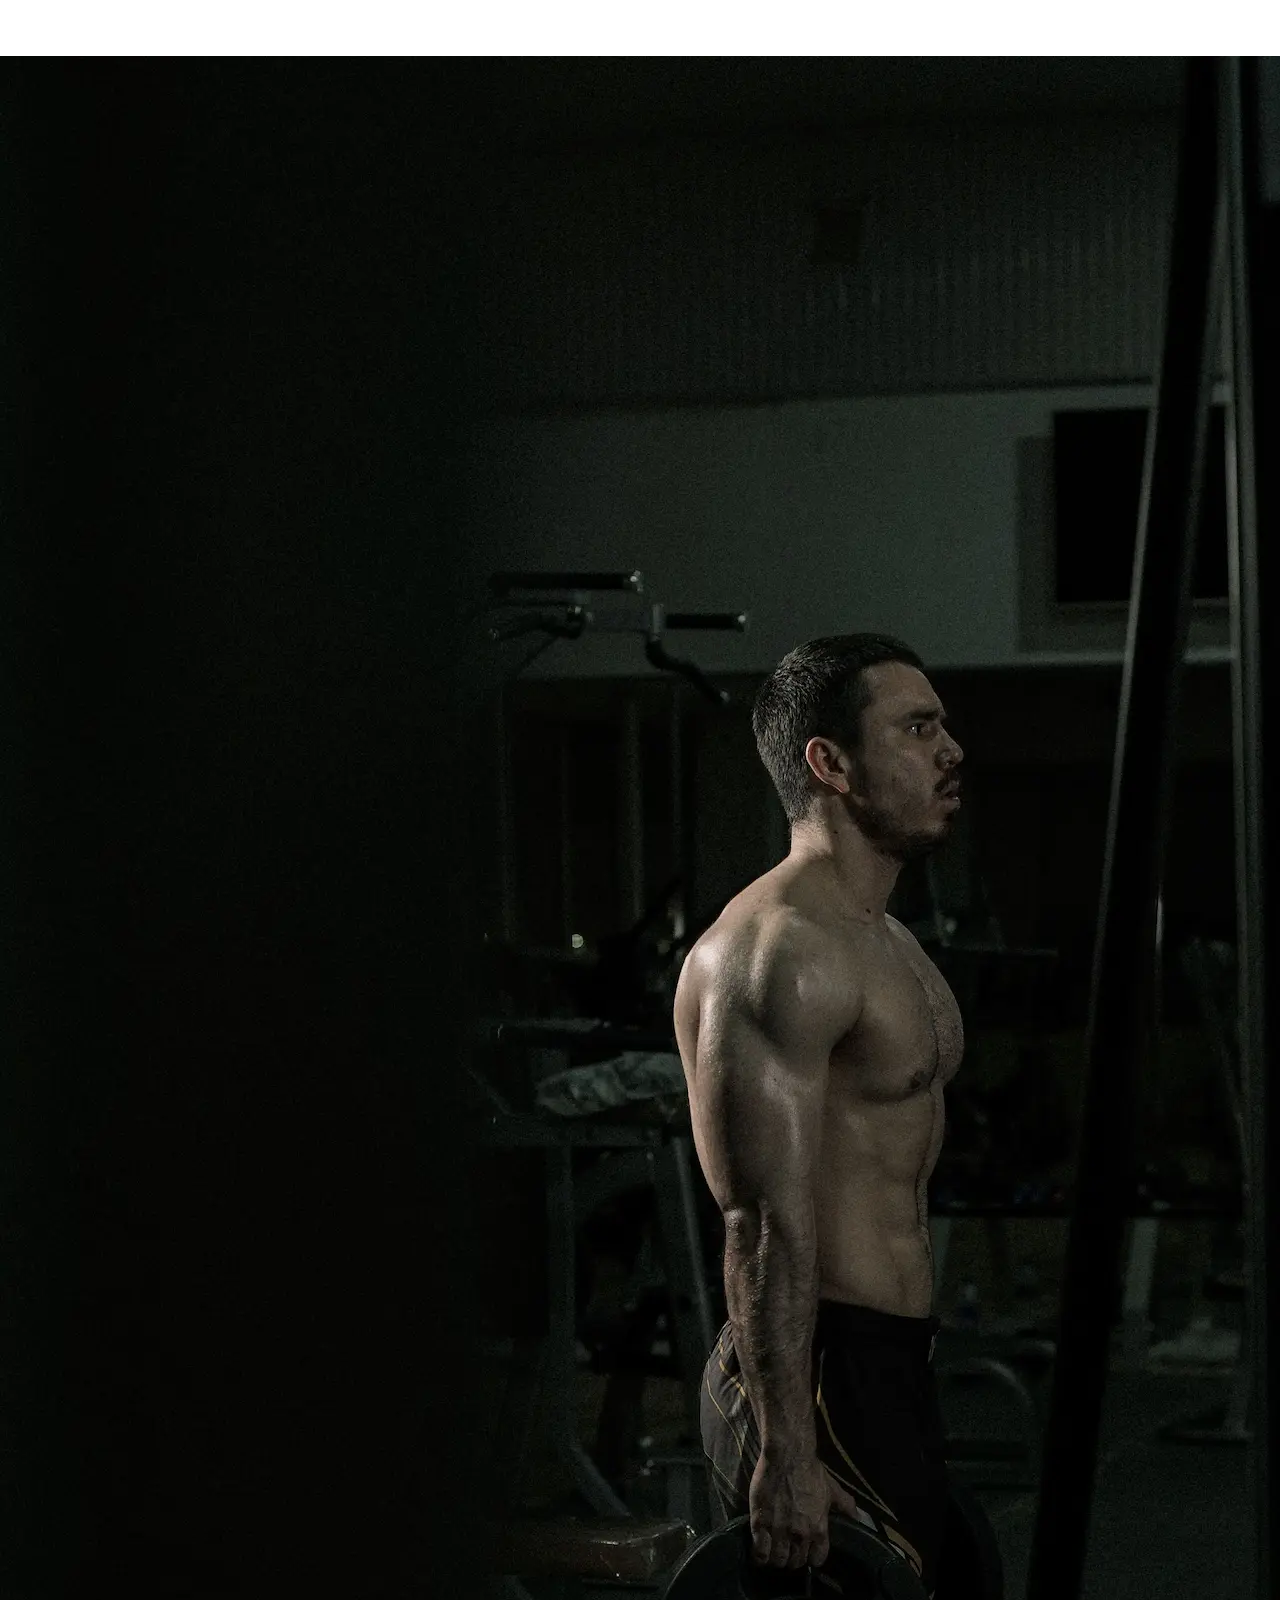
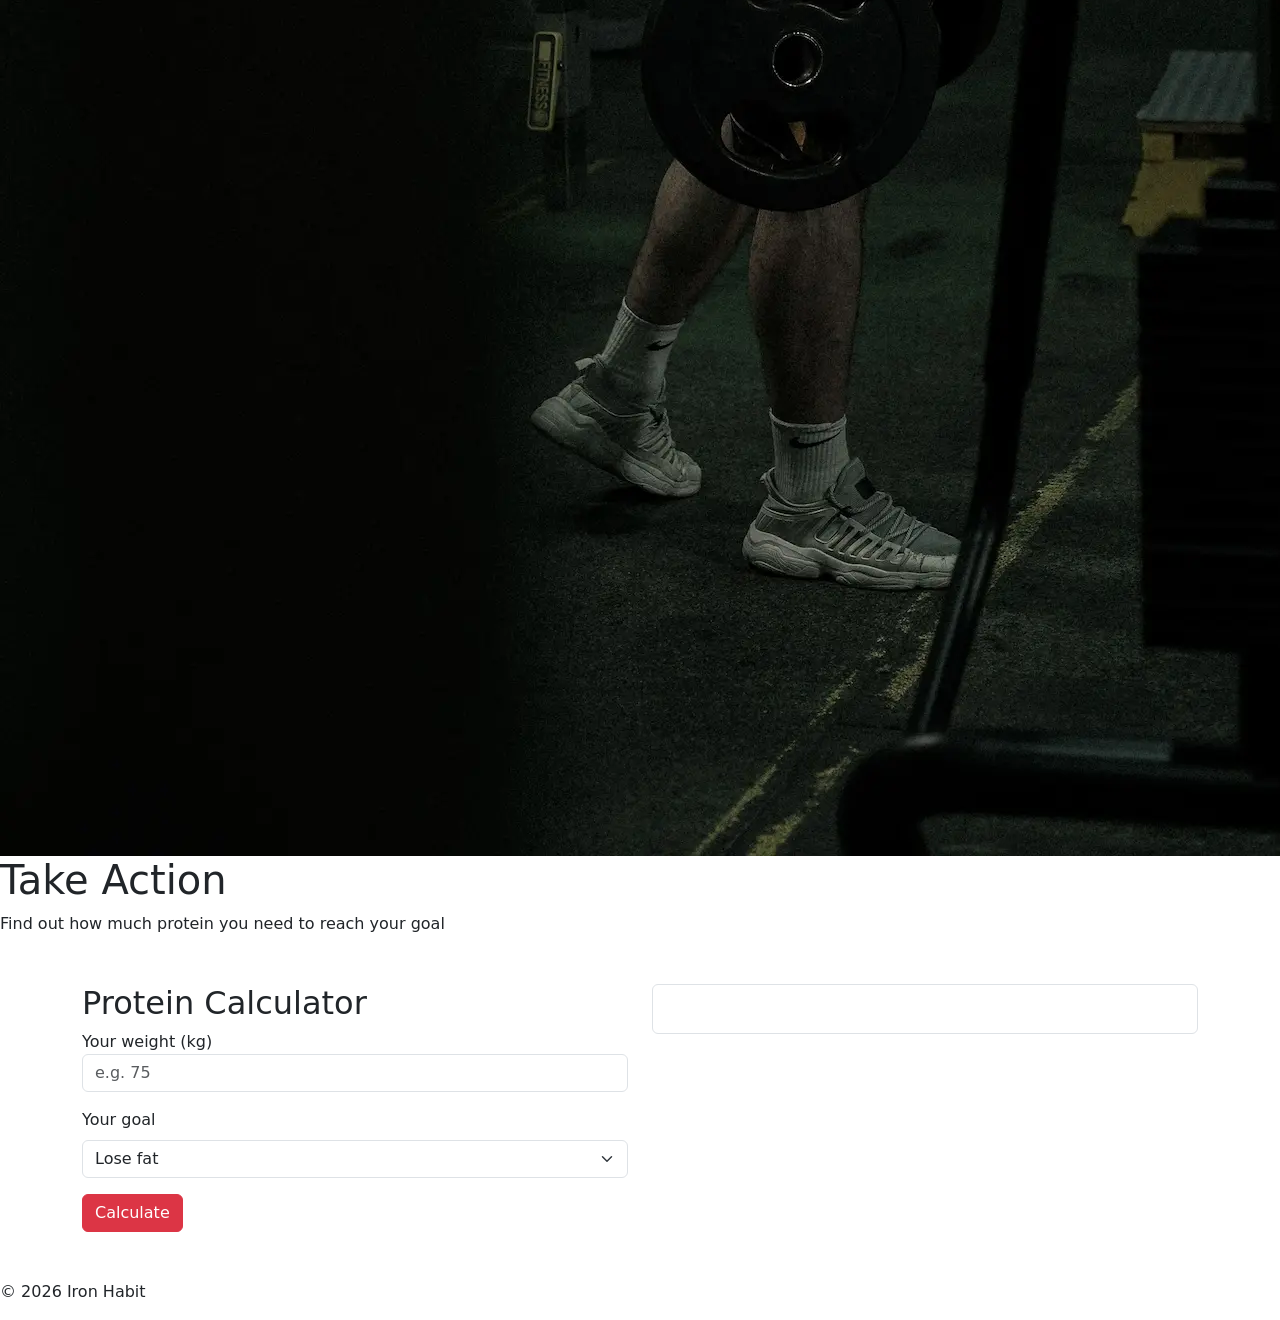
==== action.html @ 520dd09a "New changes" ====
<!DOCTYPE html>
<html lang="en">

  <head> 
	<!-- Page owner: Zakaria Dichouri Mahjoub -->
      <meta charset="UTF-8">
      <meta name="viewport" content="width=device-width, initial-scale=1.0">
      <meta name="author" content="Zakaria Dichouri Mahjoub"> 
      <link href="https://cdn.jsdelivr.net/npm/bootstrap@5.3.8/dist/css/bootstrap.min.css" rel="stylesheet" integrity="sha384-sRIl4kxILFvY47J16cr9ZwB07vP4J8+LH7qKQnuqkuIAvNWLzeN8tE5YBujZqJLB" crossorigin="anonymous">
      <link rel="stylesheet" href="css/style.css">
      <title>Take Action | Iron Habit</title>
  </head>
  <body>  
      <!-- Bootstrap navbar -->
      <nav class="navbar navbar-expand-lg main-nav" data-bs-theme="dark">
  <div class="container-fluid">
    <a class="navbar-brand" href="index.html">Iron Habit</a>
    <button class="navbar-toggler" type="button" data-bs-toggle="collapse" data-bs-target="#navbarSupportedContent" aria-controls="navbarSupportedContent" aria-expanded="false" aria-label="Toggle navigation">
      <span class="navbar-toggler-icon"></span>
    </button>
    <div class="collapse navbar-collapse" id="navbarSupportedContent">
      <ul class="navbar-nav me-auto mb-2 mb-lg-0">
        <li class="nav-item">
          <a class="nav-link" href="index.html">Home</a>
        </li>
        <li class="nav-item">
          <a class="nav-link" href="why.html">Why It Matters</a>
        </li>
        <li class="nav-item">
          <a class="nav-link" href="guide.html">Guide</a>
        </li>
        <li class="nav-item">
          <a class="nav-link active" aria-current="page" href="action.html">Action</a>
        </li>
        <li class="nav-item">
          <a class="nav-link" href="contact.html">Contact</a>
        </li> 
      </ul>
    </div>
  </div>
</nav> <!--Bootstrap navabar finish -->
	<div class="hero">
			<img class="hero-img" src="imgWebp/zd_bodyFit.webp" alt="Man training in the gym">
			<div class="hero-text">
				<h1>Take Action</h1>
				<p>Find out how much protein you need to reach your goal</p>
			</div>
		</div>
	<div class="container my-5">
		<div class="row mb-5">
		
			<div class="col-md-6">
				<h2>Protein Calculator</h2>
				
				<div class="mb-3">
					<label for="weight" class"form-label">Your weight (kg)</label>
					<input type="number" class="form-control" id="weight" placeholder="e.g. 75">
				</div>
				
				<div class="mb-3">
					<label for="goal" class="form-label">Your goal</label>
					<select class="form-select" id="goal">
					<option value="2.0">Lose fat</option>
					<option value="1.6">Maintain</option>
					<option value="1.8">Build muscle</option>
					</select>
				</div>
				<button type="button" class="btn btn-danger" id="calcBtn">Calculate</button>
			</div>
			<div class="col-md-6">
				<div id="result" class="p-4 border rounded">
				</div>
			</div>
		</div>
	</div>
	
      <!--footer section -->
      <footer class="site-footer">
        <p>&copy; 2026 Iron Habit</p>
      </footer> 
          
      <script src="https://cdn.jsdelivr.net/npm/bootstrap@5.3.8/dist/js/bootstrap.bundle.min.js" integrity="sha384-FKyoEForCGlyvwx9Hj09JcYn3nv7wiPVlz7YYwJrWVcXK/BmnVDxM+D2scQbITxI" crossorigin="anonymous"></script>
      <script src="js/script.js"></script>
  </body>
</html>
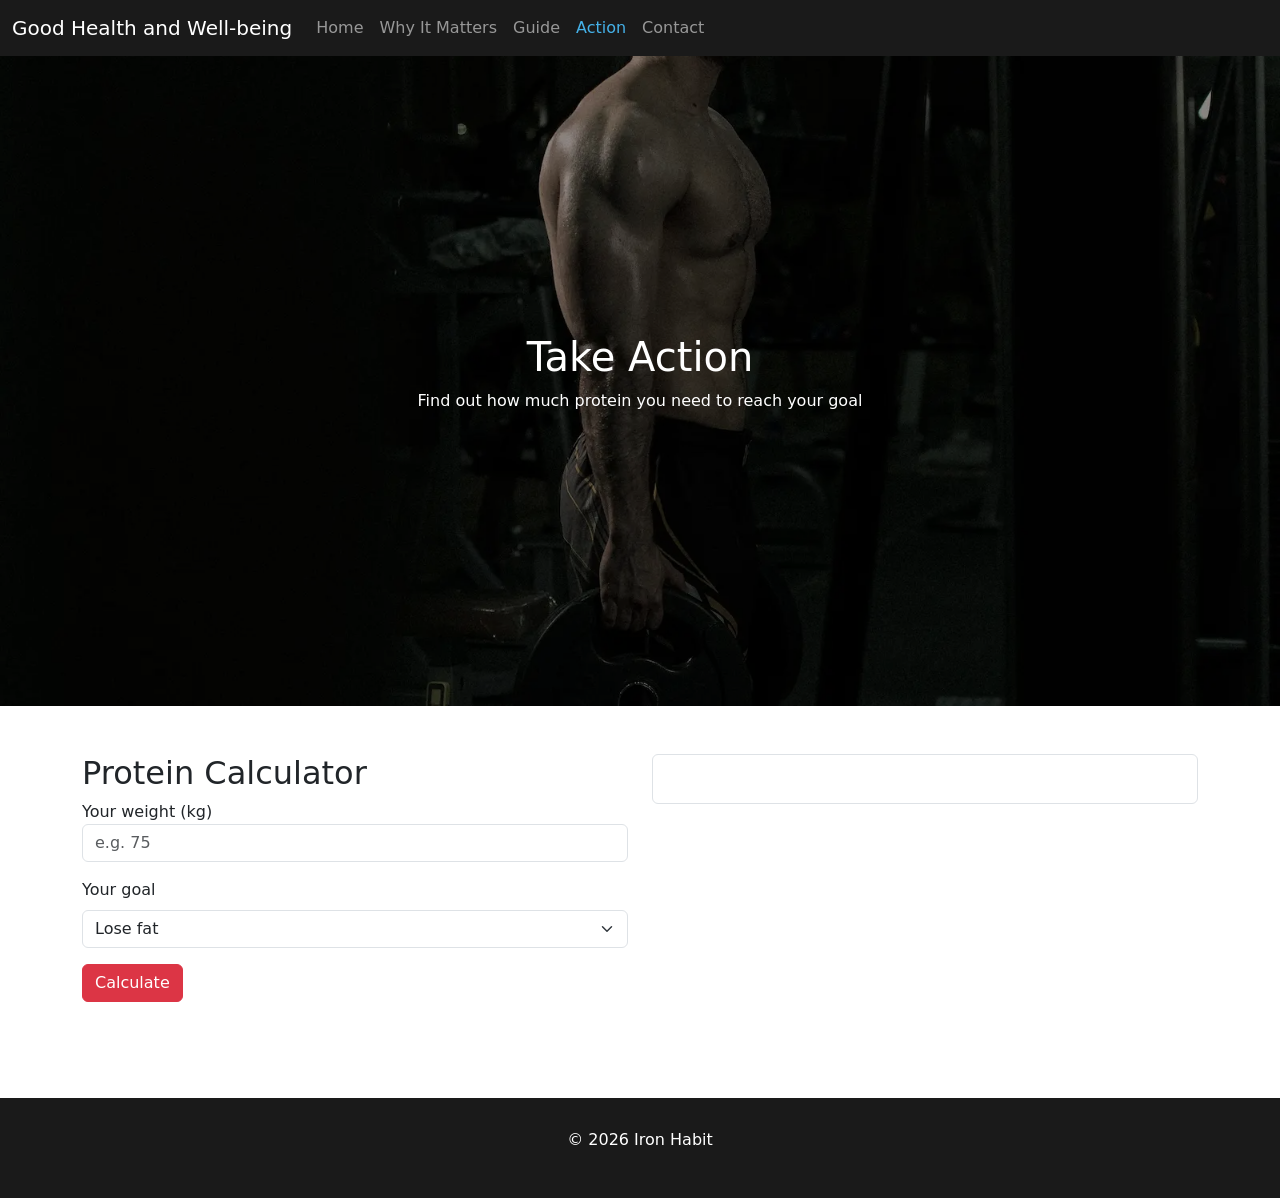
==== commit a93ed3cc: "Changes the name and author" ====
--- a/action.html
+++ b/action.html
@@ -2,19 +2,19 @@
 <html lang="en">
 
   <head> 
-	<!-- Page owner: Zakaria Dichouri Mahjoub -->
+	<!-- Page owner: -->
       <meta charset="UTF-8">
       <meta name="viewport" content="width=device-width, initial-scale=1.0">
-      <meta name="author" content="Zakaria Dichouri Mahjoub"> 
+      <meta name="author" content=""> 
       <link href="https://cdn.jsdelivr.net/npm/bootstrap@5.3.8/dist/css/bootstrap.min.css" rel="stylesheet" integrity="sha384-sRIl4kxILFvY47J16cr9ZwB07vP4J8+LH7qKQnuqkuIAvNWLzeN8tE5YBujZqJLB" crossorigin="anonymous">
       <link rel="stylesheet" href="css/style.css">
-      <title>Take Action | Iron Habit</title>
+      <title>Take Action | Good Health and Well-being</title>
   </head>
   <body>  
       <!-- Bootstrap navbar -->
       <nav class="navbar navbar-expand-lg main-nav" data-bs-theme="dark">
   <div class="container-fluid">
-    <a class="navbar-brand" href="index.html">Iron Habit</a>
+    <a class="navbar-brand" href="index.html">Good Health and Well-being</a>
     <button class="navbar-toggler" type="button" data-bs-toggle="collapse" data-bs-target="#navbarSupportedContent" aria-controls="navbarSupportedContent" aria-expanded="false" aria-label="Toggle navigation">
       <span class="navbar-toggler-icon"></span>
     </button>
--- a/css/style.css
+++ b/css/style.css
@@ -0,0 +1,59 @@
+   /*  Zakaria Dichouri  Home page style */
+
+
+.hero-img {
+  width: 100%;
+  height: 650px;
+  object-fit: cover;
+}
+
+.row-img {
+  width: 100%;
+  height: 300px;
+  object-fit: cover;
+  border-radius: 12px;
+}
+
+.site-footer{
+  background-color: #1A1A1A;
+  color: white;
+  text-align: center;
+  padding: 30px;
+}
+
+.hero {
+	position: relative;
+}
+
+.hero-img {
+	display: block;
+	filter: brightness(60%);
+}
+
+.hero-text {
+	position: absolute;
+	top: 50%;
+	left: 50%;
+	color: white;
+	text-align: center;
+	width: 90%;
+	transform: translate(-50%, -50%);
+}
+
+body {
+	display: flex;
+	flex-direction: column;
+	min-height: 100vh;
+}
+
+.site-footer {
+	margin-top: auto;
+}
+
+.main-nav {
+	background-color: #1A1A1A;
+}
+
+.main-nav .nav-link.active {
+	color: #45B1E8;
+}
